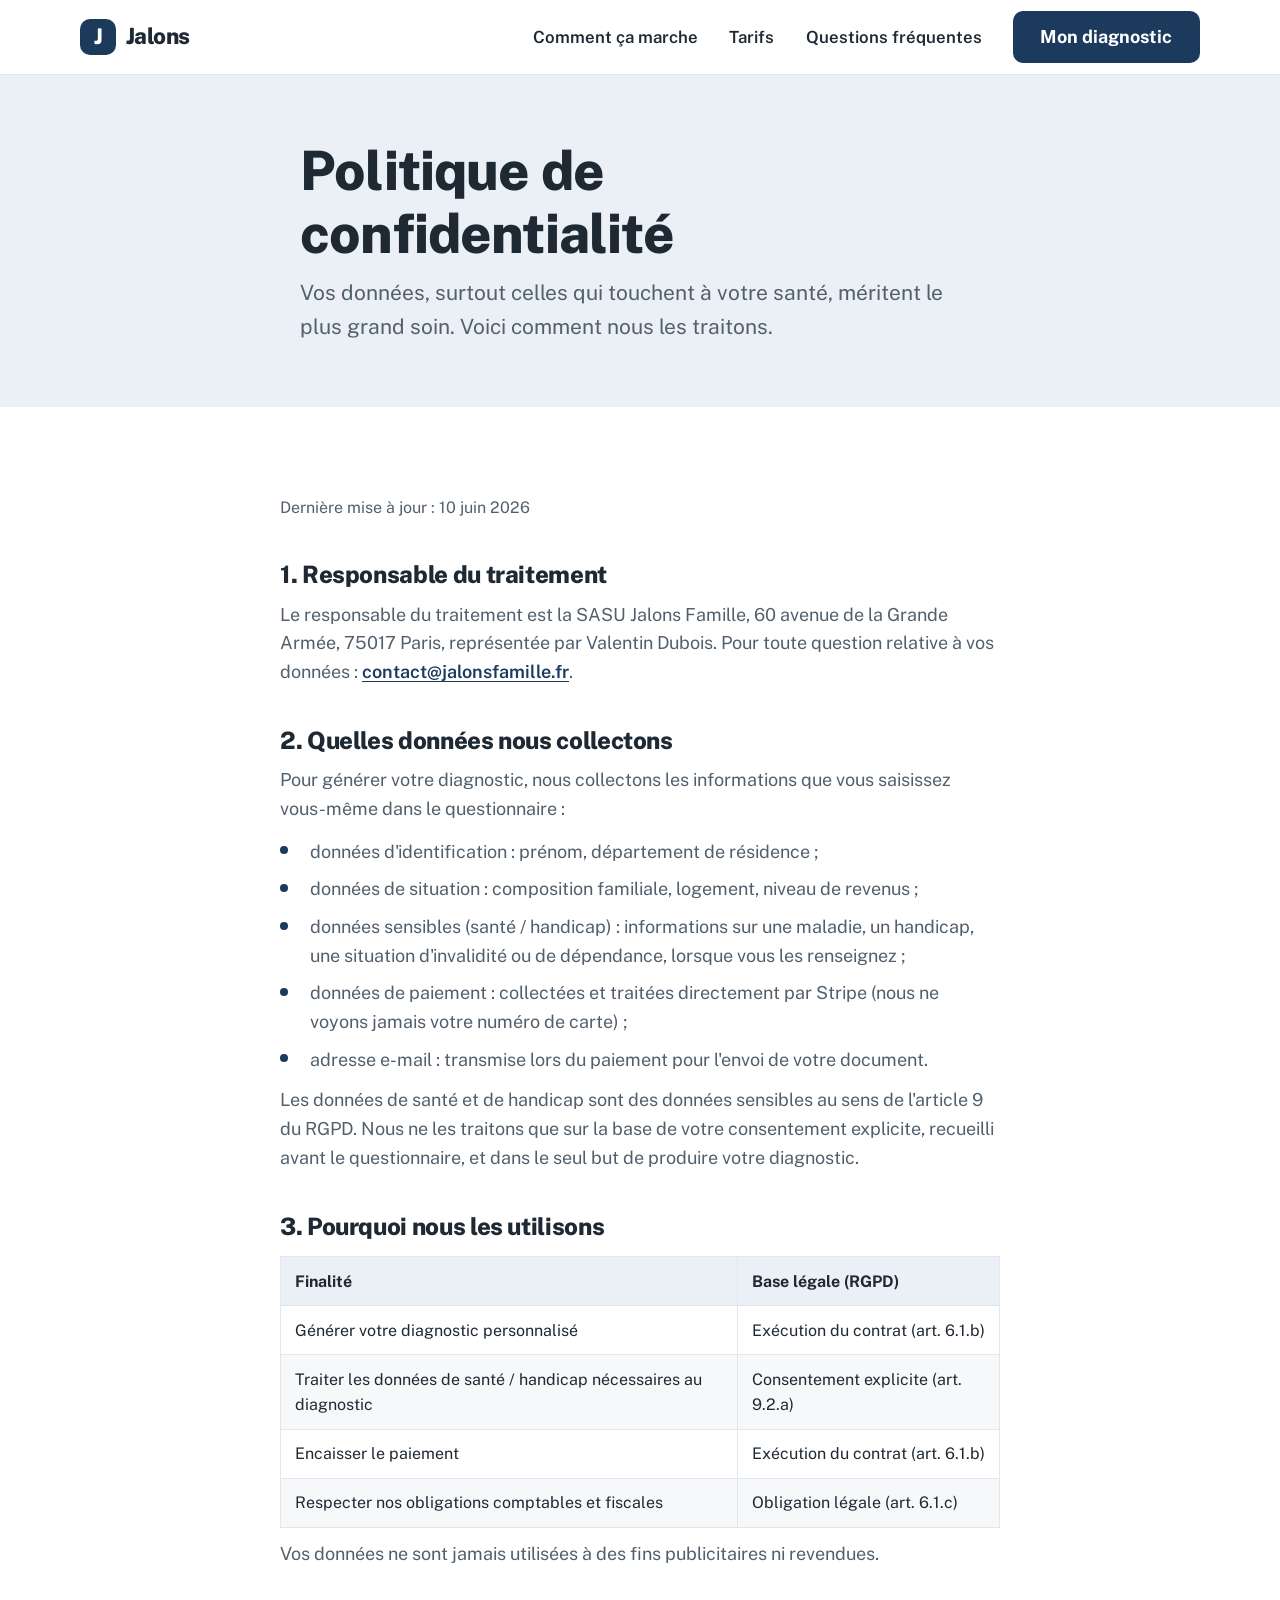
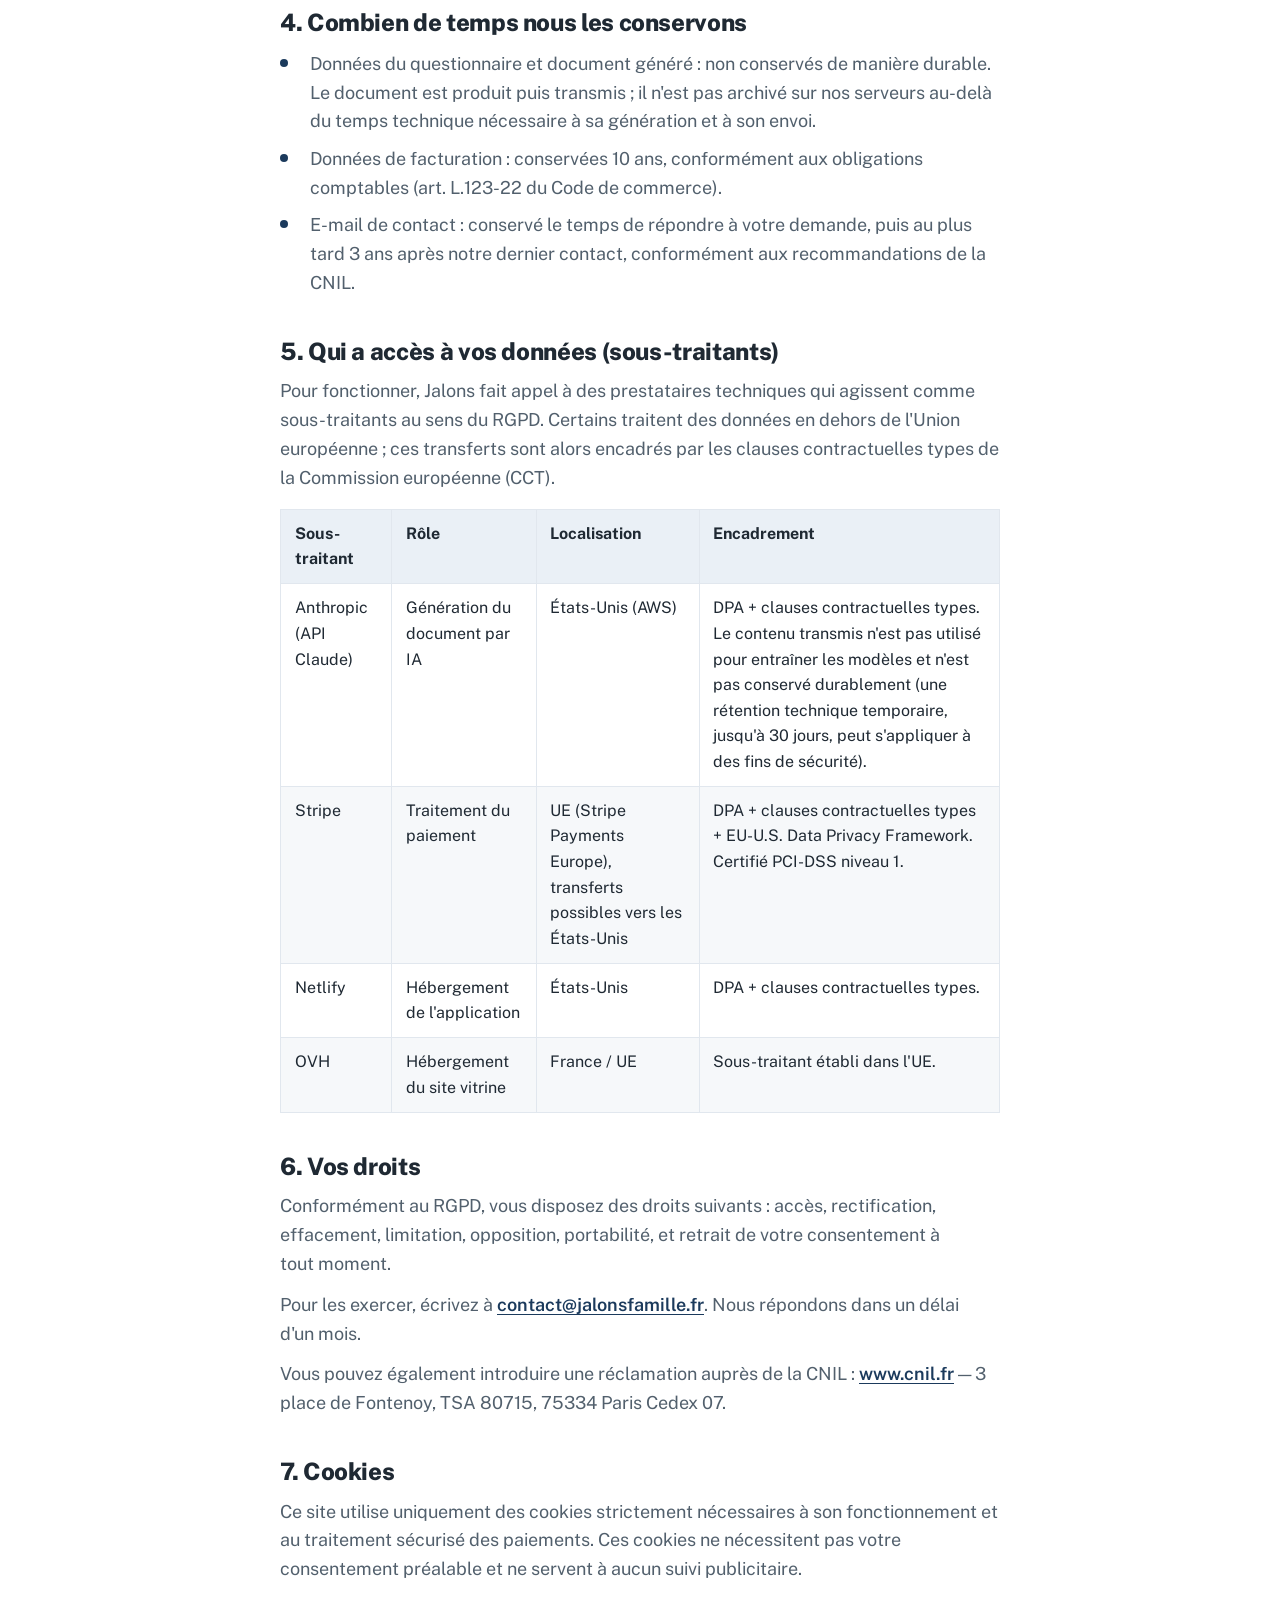
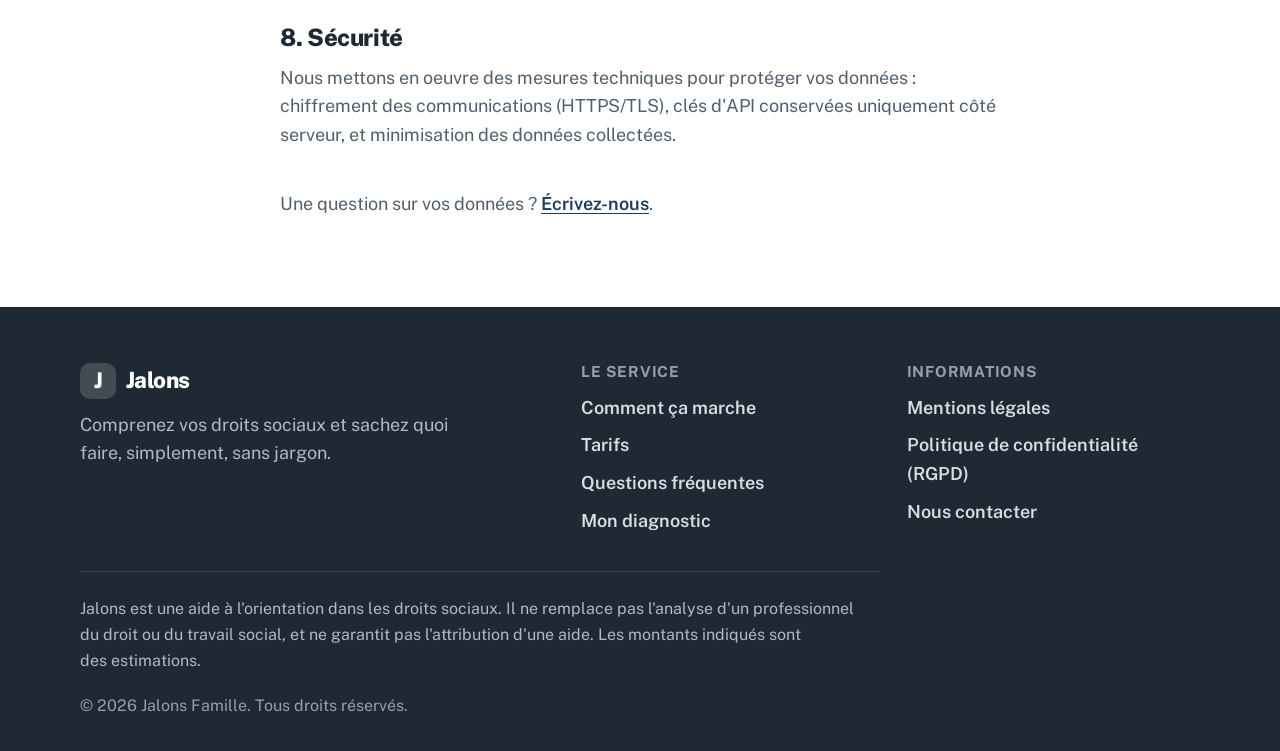
==== confidentialite.html @ 2f787a12 "Site vitrine Jalons Famille initial Co-Authored-By: Claude Opus 4.8 (1M context) <noreply@anthropic." ====
<!DOCTYPE html>
<html lang="fr">
<head>
  <meta charset="UTF-8" />
  <meta name="viewport" content="width=device-width, initial-scale=1" />
  <title>Politique de confidentialité — Jalons</title>
  <meta name="description" content="Comment Jalons protège vos données personnelles et de santé, dans le respect du RGPD." />
  <meta name="robots" content="noindex" />

  <link rel="preconnect" href="https://fonts.googleapis.com" />
  <link rel="preconnect" href="https://fonts.gstatic.com" crossorigin />
  <link href="https://fonts.googleapis.com/css2?family=Public+Sans:wght@400;500;600;700;800&display=swap" rel="stylesheet" />
  <link rel="stylesheet" href="css/jalons.css" />
</head>

<!--
  ============================================================================
  À FAIRE AVANT PUBLICATION (confidentialité / RGPD) — ne pas publier en l'état :
  - DONNÉES SENSIBLES : Jalons traite des données de santé et de handicap (art. 9 RGPD).
    Le traitement repose sur le CONSENTEMENT EXPLICITE -> ajouter une case à cocher
    dédiée AVANT le questionnaire, NON pré-cochée. Sans ça, le traitement est illicite.
  - Accepter le DPA Anthropic (Console) et vérifier le DPA Stripe (contrat Stripe).
    Sans ces DPA, la chaîne de sous-traitance n'est pas valable.
  - Compléter l'adresse du siège.
  - Conservation : version actuelle = produit "stateless" (rien conservé durablement).
    À RÉÉCRIRE entièrement avec des durées précises si le "Dossier Vivant" (compte client) arrive.
  - Cookies : texte actuel = "strictement nécessaires" uniquement. À revoir si ajout
    d'un jour de mesure d'audience / tracking (bandeau de consentement CNIL obligatoire).
  - Faire relire par un juriste (non optionnel sur données sensibles).
  ============================================================================
-->

<body>
  <a class="skip-link" href="#contenu">Aller au contenu principal</a>

  <header class="site-header">
    <div class="container">
      <a class="brand" href="index.html" aria-label="Jalons, accueil">
        <span class="mark" aria-hidden="true">J</span>
        <span>Jalons</span>
      </a>

      <button class="nav-toggle" type="button" aria-expanded="false" aria-controls="main-nav">
        <span class="bars" aria-hidden="true"><span></span><span></span><span></span></span>
        <span class="label">Menu</span>
      </button>

      <nav class="main-nav" id="main-nav" aria-label="Navigation principale">
        <ul class="nav-list">
          <li><a href="index.html#comment">Comment ça marche</a></li>
          <li><a href="index.html#tarifs">Tarifs</a></li>
          <li><a href="index.html#faq">Questions fréquentes</a></li>
        </ul>
        <div class="nav-cta">
          <a class="btn btn--primary" href="https://jalons-diagnostic.netlify.app">Mon diagnostic</a>
        </div>
      </nav>
    </div>
  </header>

  <main id="contenu">
    <section class="page-hero">
      <div class="container">
        <h1>Politique de confidentialité</h1>
        <p>Vos données, surtout celles qui touchent à votre santé, méritent le plus grand soin. Voici comment nous les traitons.</p>
      </div>
    </section>

    <section>
      <div class="container">
        <div class="prose">
          <p class="updated">Dernière mise à jour : 10 juin 2026</p>

          <h2>1. Responsable du traitement</h2>
          <p>Le responsable du traitement est la SASU Jalons Famille, 60 avenue de la Grande Armée, 75017 Paris, représentée par Valentin Dubois. Pour toute question relative à vos données : <a href="mailto:contact@jalonsfamille.fr">contact@jalonsfamille.fr</a>.</p>

          <h2>2. Quelles données nous collectons</h2>
          <p>Pour générer votre diagnostic, nous collectons les informations que vous saisissez vous-même dans le questionnaire :</p>
          <ul>
            <li>données d'identification : prénom, département de résidence ;</li>
            <li>données de situation : composition familiale, logement, niveau de revenus ;</li>
            <li>données sensibles (santé / handicap) : informations sur une maladie, un handicap, une situation d'invalidité ou de dépendance, lorsque vous les renseignez ;</li>
            <li>données de paiement : collectées et traitées directement par Stripe (nous ne voyons jamais votre numéro de carte) ;</li>
            <li>adresse e-mail : transmise lors du paiement pour l'envoi de votre document.</li>
          </ul>
          <p>Les données de santé et de handicap sont des données sensibles au sens de l'article 9 du RGPD. Nous ne les traitons que sur la base de votre consentement explicite, recueilli avant le questionnaire, et dans le seul but de produire votre diagnostic.</p>

          <h2>3. Pourquoi nous les utilisons</h2>
          <div class="table-wrap">
            <table>
              <thead>
                <tr><th>Finalité</th><th>Base légale (RGPD)</th></tr>
              </thead>
              <tbody>
                <tr><td>Générer votre diagnostic personnalisé</td><td>Exécution du contrat (art. 6.1.b)</td></tr>
                <tr><td>Traiter les données de santé / handicap nécessaires au diagnostic</td><td>Consentement explicite (art. 9.2.a)</td></tr>
                <tr><td>Encaisser le paiement</td><td>Exécution du contrat (art. 6.1.b)</td></tr>
                <tr><td>Respecter nos obligations comptables et fiscales</td><td>Obligation légale (art. 6.1.c)</td></tr>
              </tbody>
            </table>
          </div>
          <p>Vos données ne sont jamais utilisées à des fins publicitaires ni revendues.</p>

          <h2>4. Combien de temps nous les conservons</h2>
          <!-- À CONFIRMER : version "stateless" par défaut. À réécrire avec des durées précises si "Dossier Vivant" (compte client). -->
          <ul>
            <li>Données du questionnaire et document généré : non conservés de manière durable. Le document est produit puis transmis ; il n'est pas archivé sur nos serveurs au-delà du temps technique nécessaire à sa génération et à son envoi.</li>
            <li>Données de facturation : conservées 10 ans, conformément aux obligations comptables (art. L.123-22 du Code de commerce).</li>
            <li>E-mail de contact : conservé le temps de répondre à votre demande, puis au plus tard 3 ans après notre dernier contact, conformément aux recommandations de la CNIL.</li>
          </ul>

          <h2>5. Qui a accès à vos données (sous-traitants)</h2>
          <p>Pour fonctionner, Jalons fait appel à des prestataires techniques qui agissent comme sous-traitants au sens du RGPD. Certains traitent des données en dehors de l'Union européenne ; ces transferts sont alors encadrés par les clauses contractuelles types de la Commission européenne (CCT).</p>
          <!-- VÉRIFIER : DPA Anthropic accepté (Console) + DPA Stripe (contrat Stripe). Sinon chaîne de sous-traitance non valable. -->
          <div class="table-wrap">
            <table>
              <thead>
                <tr><th>Sous-traitant</th><th>Rôle</th><th>Localisation</th><th>Encadrement</th></tr>
              </thead>
              <tbody>
                <tr>
                  <td>Anthropic (API Claude)</td>
                  <td>Génération du document par IA</td>
                  <td>États-Unis (AWS)</td>
                  <td>DPA + clauses contractuelles types. Le contenu transmis n'est pas utilisé pour entraîner les modèles et n'est pas conservé durablement (une rétention technique temporaire, jusqu'à 30 jours, peut s'appliquer à des fins de sécurité).</td>
                </tr>
                <tr>
                  <td>Stripe</td>
                  <td>Traitement du paiement</td>
                  <td>UE (Stripe Payments Europe), transferts possibles vers les États-Unis</td>
                  <td>DPA + clauses contractuelles types + EU-U.S. Data Privacy Framework. Certifié PCI-DSS niveau 1.</td>
                </tr>
                <tr>
                  <td>Netlify</td>
                  <td>Hébergement de l'application</td>
                  <td>États-Unis</td>
                  <td>DPA + clauses contractuelles types.</td>
                </tr>
                <tr>
                  <td>OVH</td>
                  <td>Hébergement du site vitrine</td>
                  <td>France / UE</td>
                  <td>Sous-traitant établi dans l'UE.</td>
                </tr>
              </tbody>
            </table>
          </div>

          <h2>6. Vos droits</h2>
          <p>Conformément au RGPD, vous disposez des droits suivants : accès, rectification, effacement, limitation, opposition, portabilité, et retrait de votre consentement à tout moment.</p>
          <p>Pour les exercer, écrivez à <a href="mailto:contact@jalonsfamille.fr">contact@jalonsfamille.fr</a>. Nous répondons dans un délai d'un mois.</p>
          <p>Vous pouvez également introduire une réclamation auprès de la CNIL : <a href="https://www.cnil.fr">www.cnil.fr</a> — 3 place de Fontenoy, TSA 80715, 75334 Paris Cedex 07.</p>

          <h2>7. Cookies</h2>
          <!-- Texte actuel = uniquement cookies strictement nécessaires. À revoir + bandeau CNIL si ajout de mesure d'audience / tracking. -->
          <p>Ce site utilise uniquement des cookies strictement nécessaires à son fonctionnement et au traitement sécurisé des paiements. Ces cookies ne nécessitent pas votre consentement préalable et ne servent à aucun suivi publicitaire.</p>

          <h2>8. Sécurité</h2>
          <p>Nous mettons en oeuvre des mesures techniques pour protéger vos données : chiffrement des communications (HTTPS/TLS), clés d'API conservées uniquement côté serveur, et minimisation des données collectées.</p>

          <p style="margin-top:2.5rem;">Une question sur vos données ? <a href="contact.html">Écrivez-nous</a>.</p>
        </div>
      </div>
    </section>
  </main>

  <footer class="site-footer">
    <div class="container">
      <div class="footer-top">
        <div class="footer-brand">
          <a class="brand" href="index.html" aria-label="Jalons, accueil">
            <span class="mark" aria-hidden="true">J</span>
            <span>Jalons</span>
          </a>
          <p>Comprenez vos droits sociaux et sachez quoi faire, simplement, sans jargon.</p>
        </div>

        <nav class="footer-col" aria-label="Le service">
          <h2>Le service</h2>
          <ul>
            <li><a href="index.html#comment">Comment ça marche</a></li>
            <li><a href="index.html#tarifs">Tarifs</a></li>
            <li><a href="index.html#faq">Questions fréquentes</a></li>
            <li><a href="https://jalons-diagnostic.netlify.app">Mon diagnostic</a></li>
          </ul>
        </nav>

        <nav class="footer-col" aria-label="Informations légales">
          <h2>Informations</h2>
          <ul>
            <li><a href="mentions-legales.html">Mentions légales</a></li>
            <li><a href="confidentialite.html">Politique de confidentialité (RGPD)</a></li>
            <li><a href="contact.html">Nous contacter</a></li>
          </ul>
        </nav>
      </div>

      <p class="footer-disclaimer">
        Jalons est une aide à l'orientation dans les droits sociaux. Il ne
        remplace pas l'analyse d'un professionnel du droit ou du travail social,
        et ne garantit pas l'attribution d'une aide. Les montants indiqués sont
        des estimations.
      </p>
      <p class="footer-bottom">© 2026 Jalons Famille. Tous droits réservés.</p>
    </div>
  </footer>

  <script src="js/menu.js"></script>
</body>
</html>
---- css/jalons.css ----
/* =====================================================================
     JALONS — Feuille de style (intégrée)
     Sommaire :
       1. Variables (couleurs, typo, espacements)
       2. Bases & accessibilité
       3. Boutons & badges
       4. En-tête / navigation
       5. Héros
       6. Sections génériques (cartes, grilles, étapes)
       7. Tarifs
       8. Témoignages
       9. FAQ
       10. Pied de page
       11. Emplacements photos
     Charte imposée : blanc + gris très clair, texte anthracite,
     accent bleu marine, vert doux pour la réassurance. Contraste AA.
     ===================================================================== */

  /* 1. VARIABLES ------------------------------------------------------- */
  :root {
    --white:      #FFFFFF;
    --gray-50:    #F6F8FA;   /* fond de section alterné */
    --gray-100:   #EDF1F5;   /* placeholders, surfaces */
    --line:       #E1E7EE;   /* bordures discrètes */

    --ink:        #1F2933;   /* texte principal (anthracite) */
    --ink-soft:   #52606D;   /* texte secondaire (AA sur blanc et gris) */

    --navy:       #1B3A5C;   /* accent / CTA */
    --navy-hover: #14304D;   /* survol */
    --navy-tint:  #EAF0F6;   /* fond très clair marine */

    --green:      #2F8F6B;   /* vert doux : coches */
    --green-deep: #1E6B4E;   /* texte vert sur fond clair (AA) */
    --green-soft: #E4F3EC;   /* badges de réassurance */

    --font: "Public Sans", system-ui, -apple-system, "Segoe UI", Roboto, sans-serif;

    /* Échelle de texte — base 18px, généreuse */
    --fs-base:  1.125rem;   /* 18px */
    --fs-small: 1rem;       /* 16px (jamais en dessous) */
    --fs-lead:  1.3125rem;  /* 21px */
    --fs-h1:    clamp(2.25rem, 5.2vw, 3.4rem);
    --fs-h2:    clamp(1.8rem, 3.6vw, 2.5rem);
    --fs-h3:    1.3rem;

    --r-sm: 10px;
    --r-md: 16px;
    --r-lg: 22px;
    --r-pill: 999px;

    --shadow-sm: 0 1px 2px rgba(31,41,51,.04), 0 6px 18px rgba(31,41,51,.05);
    --shadow-md: 0 8px 28px rgba(27,58,92,.10), 0 2px 8px rgba(27,58,92,.06);
    --shadow-lg: 0 18px 48px rgba(27,58,92,.16);

    --container: 1160px;
    --maxw-text: 720px;
  }

  /* 2. BASES & ACCESSIBILITÉ ------------------------------------------- */
  *, *::before, *::after { box-sizing: border-box; }
  html { -webkit-text-size-adjust: 100%; scroll-behavior: smooth; scroll-padding-top: 90px; }
  body {
    margin: 0;
    font-family: var(--font);
    font-size: var(--fs-base);
    line-height: 1.6;
    color: var(--ink);
    background: var(--white);
    -webkit-font-smoothing: antialiased;
    text-rendering: optimizeLegibility;
  }
  img, svg { display: block; max-width: 100%; }
  ul, ol { margin: 0; padding: 0; list-style: none; }
  a { color: var(--navy); text-underline-offset: 3px; }

  h1, h2, h3 { margin: 0; line-height: 1.15; color: var(--ink); letter-spacing: -0.015em; text-wrap: balance; }
  h1 { font-size: var(--fs-h1); font-weight: 800; }
  h2 { font-size: var(--fs-h2); font-weight: 800; }
  h3 { font-size: var(--fs-h3); font-weight: 700; letter-spacing: -0.01em; }
  p  { margin: 0; text-wrap: pretty; }
  p + p { margin-top: 1rem; }

  .lead { font-size: var(--fs-lead); color: var(--ink-soft); line-height: 1.55; }

  /* Focus toujours visible et net (navigation clavier) */
  :focus-visible { outline: 3px solid var(--navy); outline-offset: 3px; border-radius: 6px; }

  /* Lien d'évitement */
  .skip-link {
    position: absolute; left: 16px; top: -120px; z-index: 1000;
    background: var(--ink); color: #fff; padding: .75rem 1.25rem;
    border-radius: var(--r-sm); font-weight: 700; text-decoration: none;
    transition: top .2s ease;
  }
  .skip-link:focus { top: 16px; }

  .visually-hidden {
    position: absolute !important; width: 1px; height: 1px;
    padding: 0; margin: -1px; overflow: hidden; clip: rect(0 0 0 0);
    white-space: nowrap; border: 0;
  }

  @media (prefers-reduced-motion: reduce) {
    html { scroll-behavior: auto; }
    * { animation: none !important; transition: none !important; }
  }

  /* Conteneur & rythme vertical */
  .container { width: 100%; max-width: var(--container); margin-inline: auto; padding-inline: 20px; }
  section { padding-block: clamp(3rem, 7vw, 5.5rem); scroll-margin-top: 90px; }
  .section--gray { background: var(--gray-50); }

  .section-head { max-width: var(--maxw-text); margin-bottom: 2.75rem; }
  .section-head.center { margin-inline: auto; text-align: center; }
  .section-head .lead { margin-top: 1rem; }

  .eyebrow {
    display: inline-block; font-size: var(--fs-small); font-weight: 700;
    letter-spacing: .06em; text-transform: uppercase; color: var(--navy);
    margin-bottom: .75rem;
  }

  /* 3. BOUTONS & BADGES ------------------------------------------------ */
  .btn {
    display: inline-flex; align-items: center; justify-content: center; gap: .5rem;
    min-height: 52px; padding: .8rem 1.6rem;
    font-family: var(--font); font-size: var(--fs-base); font-weight: 700; line-height: 1.2;
    text-decoration: none; border: 2px solid transparent; border-radius: var(--r-sm);
    cursor: pointer; transition: background-color .18s, border-color .18s, color .18s, transform .18s;
  }
  .btn:hover { transform: translateY(-1px); }
  .btn:active { transform: translateY(0); }
  .btn--primary { background: var(--navy); color: #fff; }
  .btn--primary:hover { background: var(--navy-hover); color: #fff; }
  .btn--outline { background: #fff; color: var(--navy); border-color: var(--navy); }
  .btn--outline:hover { background: var(--navy-tint); color: var(--navy); }
  .btn--lg { min-height: 58px; padding: 1rem 2rem; font-size: var(--fs-lead); }
  .btn--block { width: 100%; }

  /* Badge de réassurance (vert doux) */
  .badge {
    display: inline-flex; align-items: center; gap: .4rem;
    padding: .35rem .75rem; border-radius: var(--r-pill);
    background: var(--green-soft); color: var(--green-deep);
    font-size: var(--fs-small); font-weight: 700;
  }
  .badge svg { width: 16px; height: 16px; }

  /* Liste à coches vertes */
  .checks { display: grid; gap: .85rem; }
  .checks li { display: grid; grid-template-columns: 26px 1fr; gap: .65rem; align-items: start; }
  .checks li .tick {
    width: 24px; height: 24px; margin-top: 2px; flex: none;
    border-radius: var(--r-pill); background: var(--green-soft); color: var(--green-deep);
    display: grid; place-items: center;
  }
  .checks li .tick svg { width: 14px; height: 14px; }

  /* 4. EN-TÊTE / NAVIGATION ------------------------------------------- */
  .site-header {
    position: sticky; top: 0; z-index: 100;
    background: rgba(255,255,255,.92); backdrop-filter: blur(10px);
    border-bottom: 1px solid var(--line);
  }
  .site-header .container {
    display: flex; align-items: center; justify-content: space-between;
    gap: 1rem; min-height: 74px;
  }
  .brand { display: inline-flex; align-items: center; gap: .6rem; text-decoration: none; color: var(--ink); font-weight: 800; font-size: 1.4rem; letter-spacing: -0.02em; }
  .brand .mark {
    width: 36px; height: 36px; flex: none; border-radius: 10px; background: var(--navy);
    display: grid; place-items: center; color: #fff;
    font-weight: 800; font-size: 1.35rem; line-height: 1;
  }
  .brand .mark svg { width: 22px; height: 22px; }

  .main-nav { display: flex; align-items: center; gap: .35rem; }
  .nav-list { display: flex; align-items: center; gap: .25rem; }
  .nav-list a {
    display: inline-block; padding: .55rem .85rem; border-radius: var(--r-pill);
    color: var(--ink); font-weight: 600; text-decoration: none; font-size: 1.05rem;
  }
  .nav-list a:hover { background: var(--gray-100); color: var(--navy); }
  .nav-cta { margin-left: .75rem; }

  .nav-toggle {
    display: none; align-items: center; gap: .5rem; min-height: 48px; padding: .5rem .85rem;
    background: #fff; border: 2px solid var(--line); border-radius: var(--r-pill);
    font-family: var(--font); font-weight: 700; font-size: 1rem; color: var(--ink); cursor: pointer;
  }
  .nav-toggle .bars { display: grid; gap: 4px; }
  .nav-toggle .bars span { display: block; width: 20px; height: 2px; background: var(--ink); border-radius: 2px; }

  @media (max-width: 880px) {
    .nav-toggle { display: inline-flex; }
    .main-nav {
      position: absolute; left: 0; right: 0; top: 100%;
      flex-direction: column; align-items: stretch; gap: 0;
      background: #fff; border-bottom: 1px solid var(--line); box-shadow: var(--shadow-md);
      padding: .75rem 20px 1.5rem; display: none;
    }
    .main-nav[data-open="true"] { display: flex; }
    .nav-list { flex-direction: column; align-items: stretch; gap: 0; }
    .nav-list a { padding: .9rem 1rem; border-radius: var(--r-md); font-size: 1.15rem; }
    .nav-cta { margin: .75rem 0 0; }
    .nav-cta .btn { width: 100%; }
  }

  /* 5. HÉROS ----------------------------------------------------------- */
  .hero { padding-block: clamp(2.5rem, 6vw, 4.5rem); }
  .hero .container { display: grid; gap: 2.5rem; align-items: center; grid-template-columns: 1fr; }
  @media (min-width: 920px) { .hero .container { grid-template-columns: 1.05fr .95fr; gap: 3.5rem; } }
  .hero h1 { margin-bottom: 1.1rem; }
  .hero .lead { max-width: 40ch; }
  .hero-actions { margin-top: 1.75rem; }
  .hero-reassure {
    margin-top: 1.5rem; display: flex; flex-wrap: wrap; gap: .6rem 1.4rem;
  }
  .hero-reassure li { display: inline-flex; align-items: center; gap: .45rem; font-weight: 600; color: var(--ink-soft); font-size: var(--fs-small); }
  .hero-reassure svg { width: 18px; height: 18px; color: var(--green); flex: none; }
  .hero-media .img-ph { aspect-ratio: 4 / 4.3; }

  /* 6. SECTIONS GÉNÉRIQUES -------------------------------------------- */
  .grid { display: grid; gap: 1.5rem; }
  .grid-3 { grid-template-columns: 1fr; }
  @media (min-width: 720px) { .grid-3 { grid-template-columns: 1fr 1fr; } }
  @media (min-width: 940px) { .grid-3 { grid-template-columns: repeat(3, 1fr); } }
  .grid-6 { grid-template-columns: 1fr; }
  @media (min-width: 600px) { .grid-6 { grid-template-columns: 1fr 1fr; } }
  @media (min-width: 940px) { .grid-6 { grid-template-columns: repeat(3, 1fr); } }

  .card {
    background: #fff; border: 1px solid var(--line); border-radius: var(--r-lg);
    padding: 1.75rem; box-shadow: var(--shadow-sm);
  }
  .card h3 { margin-bottom: .6rem; }
  .card p { color: var(--ink-soft); }

  .icon-badge {
    width: 54px; height: 54px; flex: none; border-radius: 14px;
    display: grid; place-items: center; background: var(--navy-tint); color: var(--navy);
    margin-bottom: 1.1rem;
  }
  .icon-badge svg { width: 28px; height: 28px; }

  /* Cartes douleur (problème) */
  .pain { display: flex; align-items: center; gap: .9rem; }
  .pain .q {
    flex: none; width: 44px; height: 44px; border-radius: var(--r-pill);
    background: var(--gray-100); color: var(--navy); display: grid; place-items: center;
  }
  .pain .q svg { width: 22px; height: 22px; }
  .pain p { font-weight: 600; color: var(--ink); }

  /* Étapes numérotées */
  .step-num {
    display: inline-grid; place-items: center; width: 46px; height: 46px;
    border-radius: var(--r-pill); background: var(--navy); color: #fff;
    font-weight: 800; font-size: 1.25rem; margin-bottom: 1rem;
  }

  /* Domaine (carte compacte) */
  .domain { display: flex; align-items: center; gap: 1rem; }
  .domain .icon-badge { margin: 0; width: 50px; height: 50px; }
  .domain h3 { font-size: 1.2rem; }
  .domain p { font-size: var(--fs-small); margin-top: .15rem; }

  /* 7. TARIFS ---------------------------------------------------------- */
  .pricing-grid { display: grid; gap: 1.5rem; grid-template-columns: 1fr; align-items: stretch; }
  @media (min-width: 880px) { .pricing-grid { grid-template-columns: repeat(3, 1fr); } }

  .plan {
    position: relative; background: #fff; border: 1px solid var(--line);
    border-radius: var(--r-lg); padding: 2rem 1.75rem; box-shadow: var(--shadow-sm);
    display: flex; flex-direction: column;
  }
  .plan--featured {
    border: 2.5px solid var(--navy); box-shadow: var(--shadow-lg);
  }
  @media (min-width: 880px) { .plan--featured { transform: translateY(-14px); } }
  .plan-flag {
    position: absolute; top: -15px; left: 50%; transform: translateX(-50%);
    background: var(--navy); color: #fff; font-weight: 700; font-size: .95rem;
    padding: .35rem 1rem; border-radius: var(--r-pill); display: inline-flex; align-items: center; gap: .4rem;
    white-space: nowrap;
  }
  .plan-flag svg { width: 16px; height: 16px; }
  .plan-name { font-size: 1.2rem; font-weight: 700; color: var(--ink); min-height: 2.6em; display: flex; align-items: flex-end; }
  .plan-price { font-size: 3rem; font-weight: 800; color: var(--navy); line-height: 1; margin-top: .5rem; letter-spacing: -0.03em; }
  .plan-price .cur { font-size: .55em; font-weight: 700; margin-left: .08em; }
  .plan-tag { color: var(--ink-soft); font-size: var(--fs-small); margin-top: .35rem; min-height: 1.5em; }
  .plan .checks { margin: 1.5rem 0; flex: 1; }
  .plan .checks li { font-size: 1.02rem; }
  .plan-base { font-size: var(--fs-small); font-weight: 700; color: var(--navy); }
  .pricing-foot { text-align: center; margin-top: 1.75rem; color: var(--ink-soft); font-size: var(--fs-small); display: flex; align-items: center; justify-content: center; gap: .5rem; flex-wrap: wrap; }
  .pricing-foot svg { width: 18px; height: 18px; color: var(--green); }

  /* 8. TÉMOIGNAGES ----------------------------------------------------- */
  .quote-card { background: #fff; border: 1px solid var(--line); border-radius: var(--r-lg); padding: 1.75rem; box-shadow: var(--shadow-sm); display: flex; flex-direction: column; }
  .quote-card blockquote { margin: 0; font-size: 1.15rem; line-height: 1.55; color: var(--ink); flex: 1; }
  .quote-result { margin-top: 1rem; font-weight: 700; color: var(--green-deep); background: var(--green-soft); border-radius: var(--r-sm); padding: .65rem .85rem; font-size: var(--fs-small); }
  .quote-person { display: flex; align-items: center; gap: .85rem; margin-top: 1.25rem; }
  .quote-person .avatar { width: 52px; height: 52px; flex: none; border-radius: var(--r-pill); overflow: hidden; }
  .quote-person .who { font-weight: 700; color: var(--ink); }
  .quote-person .who small { display: block; font-weight: 600; color: var(--ink-soft); font-size: .9rem; }

  /* 9. FAQ ------------------------------------------------------------- */
  .faq-list { display: grid; gap: .85rem; max-width: 820px; margin-inline: auto; }
  .faq-item { background: #fff; border: 1px solid var(--line); border-radius: var(--r-md); overflow: hidden; }
  .faq-item summary {
    list-style: none; cursor: pointer; padding: 1.2rem 1.35rem;
    display: flex; align-items: center; justify-content: space-between; gap: 1rem;
    font-weight: 700; font-size: 1.2rem; color: var(--ink);
  }
  .faq-item summary::-webkit-details-marker { display: none; }
  .faq-item summary .chev {
    flex: none; width: 30px; height: 30px; border-radius: var(--r-pill);
    background: var(--navy-tint); color: var(--navy); display: grid; place-items: center; transition: transform .2s;
  }
  .faq-item[open] summary .chev { transform: rotate(180deg); }
  .faq-item .answer { padding: 0 1.35rem 1.3rem; color: var(--ink-soft); }
  .faq-item .answer p { max-width: 64ch; }

  /* 10. PIED DE PAGE --------------------------------------------------- */
  .site-footer { background: var(--ink); color: #D7DEE6; padding-block: 3.5rem 2rem; }
  .site-footer a { color: #D7DEE6; text-decoration: none; }
  .site-footer a:hover { color: #fff; text-decoration: underline; }
  .footer-top { display: grid; gap: 2rem; grid-template-columns: 1fr; }
  @media (min-width: 760px) { .footer-top { grid-template-columns: 1.6fr 1fr 1fr; } }
  .footer-brand .brand { color: #fff; }
  .footer-brand .brand .mark { background: rgba(255,255,255,.16); }
  .footer-brand p { margin-top: .75rem; max-width: 36ch; color: #AEBAC6; }
  .footer-col h2 { font-size: .95rem; text-transform: uppercase; letter-spacing: .05em; color: #93A1AE; margin-bottom: .85rem; font-weight: 700; }
  .footer-col ul { display: grid; gap: .55rem; }
  .footer-col a { font-weight: 600; }
  .footer-disclaimer { margin-top: 2.25rem; padding-top: 1.5rem; border-top: 1px solid rgba(255,255,255,.14); font-size: var(--fs-small); color: #AEBAC6; max-width: 80ch; }
  .footer-bottom { margin-top: 1.25rem; font-size: var(--fs-small); color: #93A1AE; }

  /* 11. EMPLACEMENTS PHOTOS (placeholders gris à remplacer) ----------- */
  /* Pour mettre une vraie photo : remplacez la div .img-ph par une balise
     image (avec un attribut alt descriptif) à l'intérieur du même .img-frame. */
  .img-frame { border-radius: var(--r-lg); overflow: hidden; background: var(--gray-100); }
  .img-frame img { width: 100%; height: 100%; object-fit: cover; display: block; }
  .img-ph {
    width: 100%; height: 100%; display: grid; place-items: center; text-align: center;
    padding: 1.5rem; color: var(--ink-soft);
    background:
      repeating-linear-gradient(135deg, rgba(31,41,51,.035) 0 12px, rgba(31,41,51,0) 12px 24px),
      var(--gray-100);
  }
  .img-ph .ph-icon {
    width: 48px; height: 48px; margin: 0 auto .75rem; border-radius: var(--r-pill);
    background: #fff; display: grid; place-items: center; color: var(--navy); box-shadow: var(--shadow-sm);
  }
  .img-ph .ph-icon svg { width: 26px; height: 26px; }
  .img-ph .ph-label { font-size: .92rem; line-height: 1.45; font-weight: 600; max-width: 30ch; }
  .img-ph .ph-label b { color: var(--ink); }

  /* Illustration produit du héros (formes simples, aucun fichier externe) */
  .hero-illus { position: relative; aspect-ratio: 4 / 4.3; border-radius: var(--r-lg); overflow: hidden; background: linear-gradient(155deg, var(--navy-tint), var(--green-soft)); }
  .hero-illus .b { position: absolute; border-radius: 50%; }
  .hero-illus .b1 { width: 58%; height: 58%; right: -12%; top: -10%; background: rgba(27,58,92,.10); }
  .hero-illus .b2 { width: 46%; height: 46%; left: -10%; bottom: -8%; background: rgba(47,143,107,.16); }
  .doc-card { position: absolute; left: 50%; top: 50%; transform: translate(-50%,-50%) rotate(-4deg); width: 66%; min-width: 220px; background: #fff; border-radius: 16px; box-shadow: var(--shadow-md); padding: 1.15rem 1.2rem 1.35rem; }
  .doc-h { display: flex; align-items: center; gap: .55rem; margin-bottom: .9rem; }
  .doc-h .dot { width: 28px; height: 28px; border-radius: 8px; background: var(--navy); flex: none; display: grid; place-items: center; color: #fff; }
  .doc-h .dot svg { width: 16px; height: 16px; }
  .doc-h b { font-size: .9rem; color: var(--ink); }
  .doc-row { display: flex; align-items: center; gap: .55rem; margin-top: .6rem; }
  .doc-row .c { width: 18px; height: 18px; border-radius: 50%; background: var(--green-soft); color: var(--green-deep); display: grid; place-items: center; flex: none; }
  .doc-row .c svg { width: 11px; height: 11px; }
  .doc-row .ln { height: 8px; border-radius: 4px; background: var(--gray-100); flex: 1; }
  .float-chip { position: absolute; background: #fff; border-radius: 12px; box-shadow: var(--shadow-md); padding: .6rem .8rem; display: flex; align-items: center; gap: .5rem; font-weight: 700; font-size: .88rem; color: var(--ink); white-space: nowrap; }
  /* Photo du héros + pastilles flottantes (non rognées) */
  .hero-photo-wrap { position: relative; }
  .hero-photo { aspect-ratio: 4 / 4.3; }
  .hero-photo img { object-position: 62% 48%; }
  @media (max-width: 920px) { .hero-photo { max-width: 460px; margin-inline: auto; } .hero-photo-wrap .float-chip--1 { left: 2%; } .hero-photo-wrap .float-chip--2 { right: 2%; } }
  .float-chip .ic { width: 30px; height: 30px; border-radius: 50%; display: grid; place-items: center; flex: none; }
  .float-chip .ic svg { width: 17px; height: 17px; }
  .float-chip--1 { top: 8%; left: -4%; }
  .float-chip--1 .ic { background: var(--green-soft); color: var(--green-deep); }
  .float-chip--2 { bottom: 7%; right: -4%; }
  .float-chip--2 .ic { background: var(--navy-tint); color: var(--navy); }
  @media (max-width: 920px) { .hero-illus { max-width: 420px; margin-inline: auto; } .float-chip--1 { left: 0; } .float-chip--2 { right: 0; } }

  /* Avatars monogramme (témoignages, en attendant de vraies photos) */
  .avatar-mono { width: 52px; height: 52px; flex: none; border-radius: 50%; display: grid; place-items: center; font-weight: 800; font-size: 1.25rem; }
  .avatar-mono--a { background: var(--navy-tint); color: var(--navy); }
  .avatar-mono--b { background: var(--green-soft); color: var(--green-deep); }

  /* Utilitaires */
  .mt-1 { margin-top: .5rem; } .mt-2 { margin-top: 1rem; } .mt-3 { margin-top: 1.5rem; }
  .center { text-align: center; }

  /* 12. PAGES DE TEXTE (mentions, confidentialité, contact) ----------- */
  .page-hero { background: var(--navy-tint); padding-block: clamp(2.5rem, 6vw, 4rem); }
  .page-hero .container { max-width: var(--maxw-text); }
  .page-hero h1 { margin-bottom: .75rem; }
  .page-hero p { color: var(--ink-soft); font-size: var(--fs-lead); }
  .prose { max-width: var(--maxw-text); margin-inline: auto; }
  .prose h2 { font-size: 1.5rem; margin-top: 2.5rem; margin-bottom: .75rem; }
  .prose h2:first-child { margin-top: 0; }
  .prose h3 { font-size: 1.2rem; margin-top: 1.5rem; margin-bottom: .5rem; }
  .prose p { color: var(--ink-soft); margin-top: .75rem; }
  .prose ul { display: grid; gap: .55rem; margin-top: .85rem; padding-left: 0; }
  .prose ul li { display: grid; grid-template-columns: 20px 1fr; gap: .6rem; color: var(--ink-soft); }
  .prose ul li::before { content: ""; width: 8px; height: 8px; margin-top: .55rem; border-radius: 50%; background: var(--navy); }
  .prose a { font-weight: 600; }
  .prose .todo { background: #FFF7E6; border: 1px dashed #E0B65A; border-radius: var(--r-sm); padding: .15rem .5rem; font-size: .92em; font-weight: 600; color: #8A6212; }
  .prose .updated { color: var(--ink-soft); font-size: var(--fs-small); margin-top: 0; margin-bottom: 2rem; }

  /* Bloc de contact */
  .contact-grid { display: grid; gap: 2rem; grid-template-columns: 1fr; max-width: 920px; margin-inline: auto; }
  @media (min-width: 820px) { .contact-grid { grid-template-columns: 1fr 1fr; align-items: start; } }
  .contact-card { background: #fff; border: 1px solid var(--line); border-radius: var(--r-lg); padding: 1.75rem; box-shadow: var(--shadow-sm); }
  .contact-card h2 { font-size: 1.3rem; margin-bottom: .35rem; }
  .field { display: grid; gap: .4rem; margin-top: 1.1rem; }
  .field label { font-weight: 700; color: var(--ink); }
  .field input, .field textarea {
    font-family: var(--font); font-size: var(--fs-base); color: var(--ink);
    padding: .75rem .9rem; border: 2px solid var(--line); border-radius: var(--r-sm); background: #fff;
  }
  .field input:focus, .field textarea:focus { outline: none; border-color: var(--navy); }
  .field textarea { min-height: 140px; resize: vertical; }

  /* Tableaux dans les pages de texte */
  .prose .table-wrap { overflow-x: auto; margin-top: 1rem; -webkit-overflow-scrolling: touch; }
  .prose table { width: 100%; border-collapse: collapse; font-size: var(--fs-small); min-width: 520px; }
  .prose th, .prose td { text-align: left; padding: .7rem .85rem; border: 1px solid var(--line); vertical-align: top; }
  .prose thead th { background: var(--navy-tint); color: var(--ink); font-weight: 700; }
  .prose tbody tr:nth-child(even) { background: var(--gray-50); }
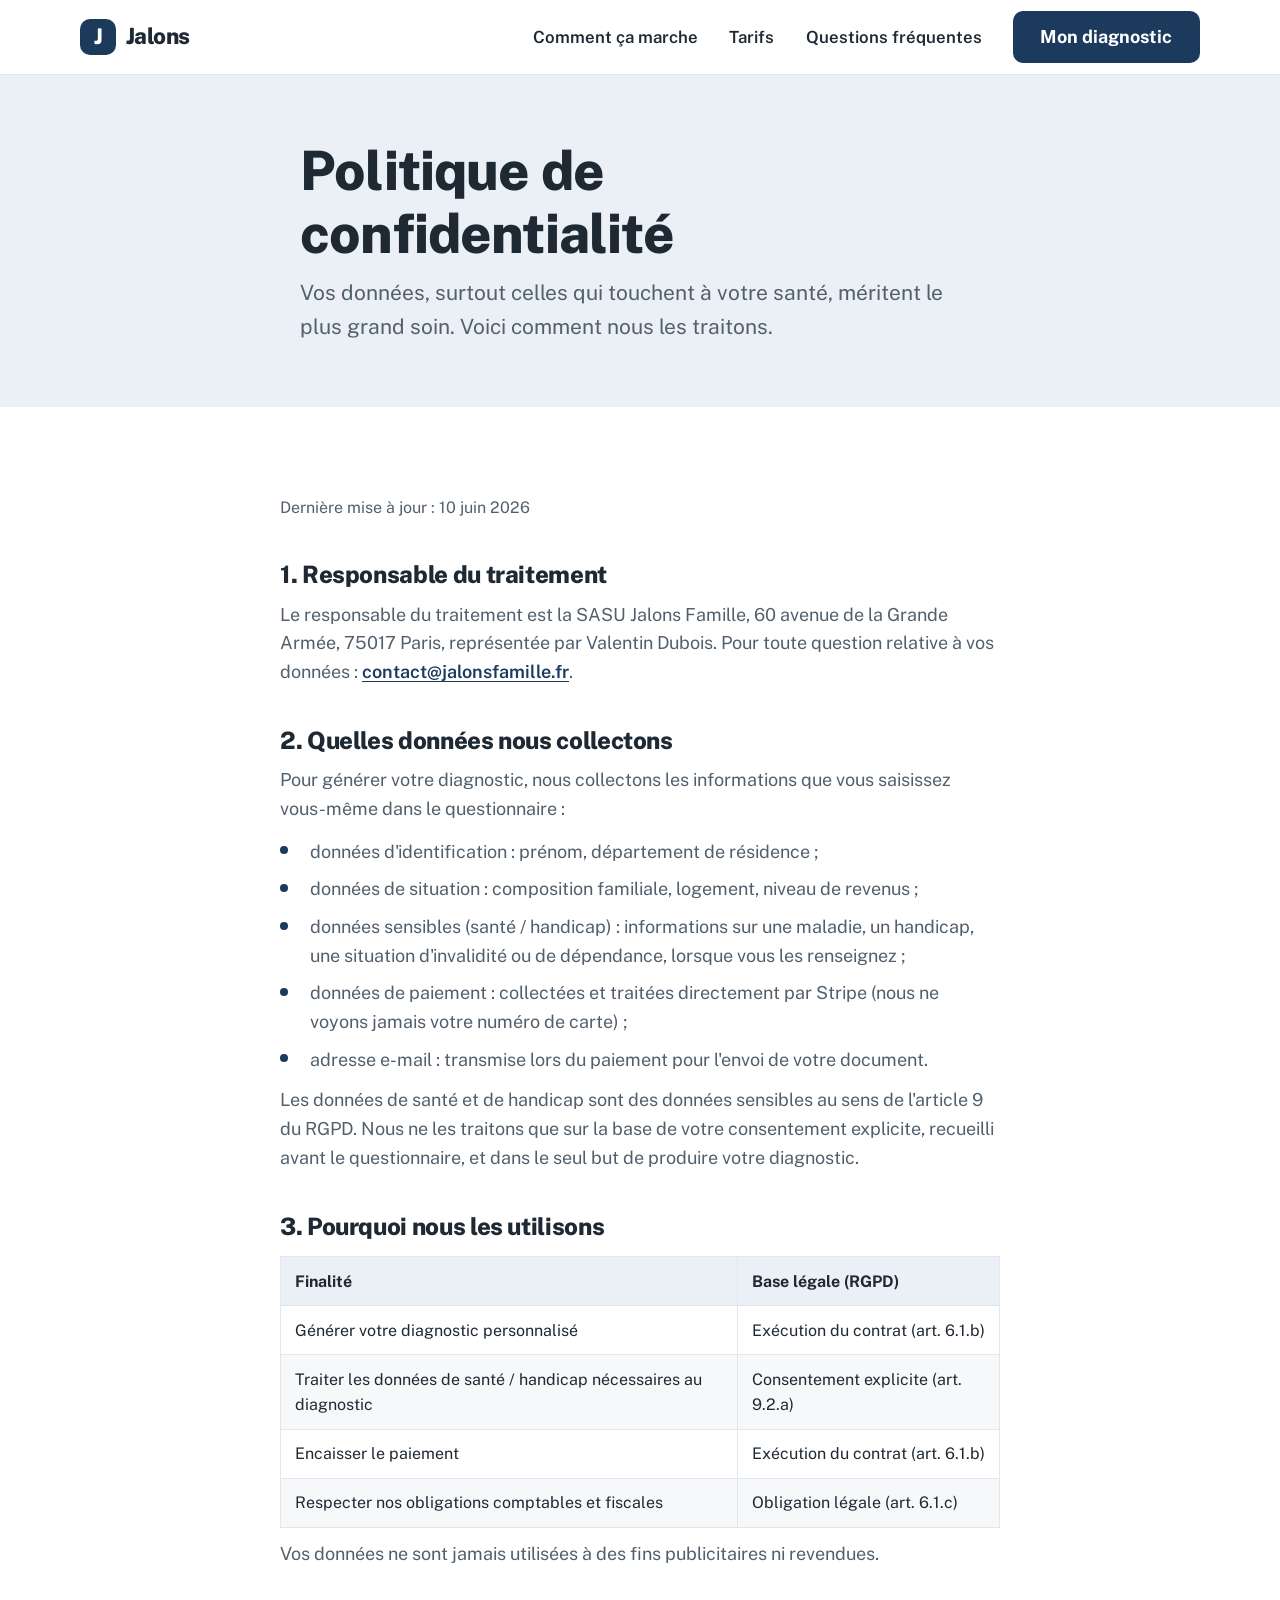
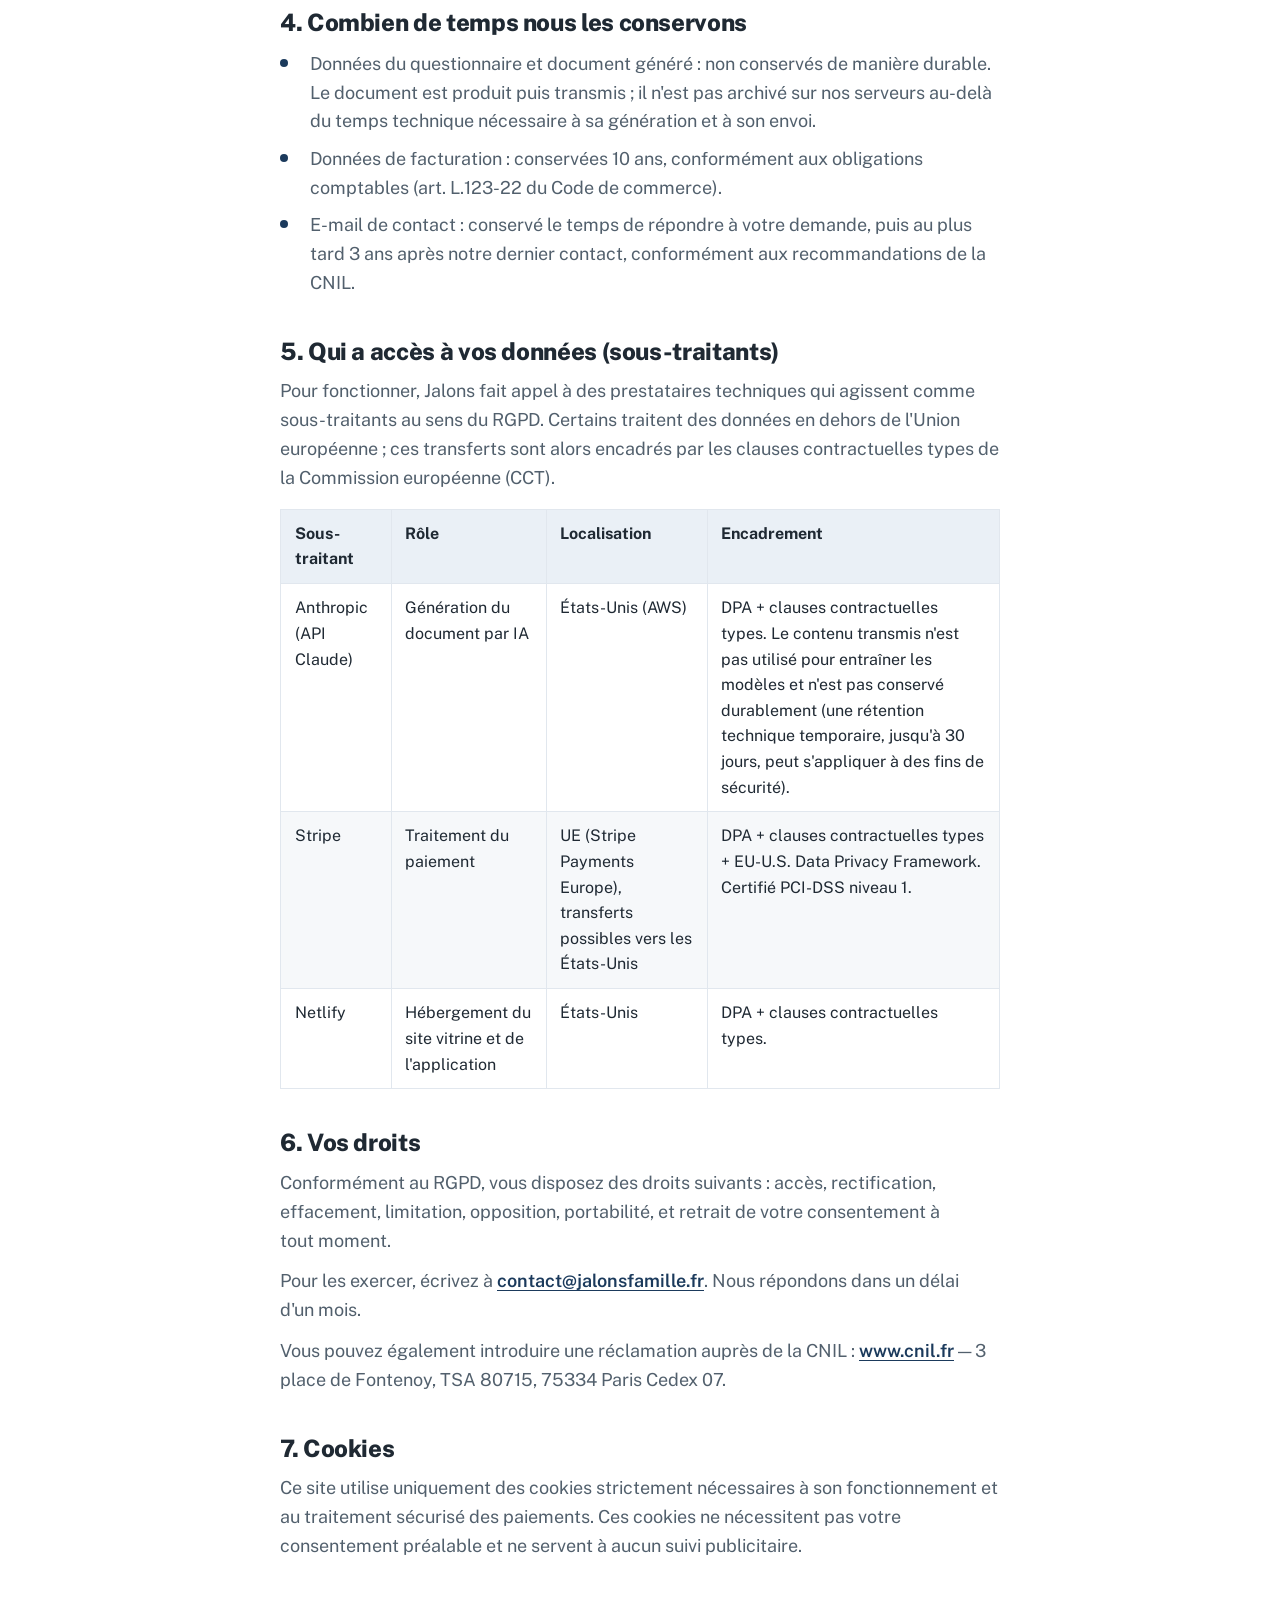
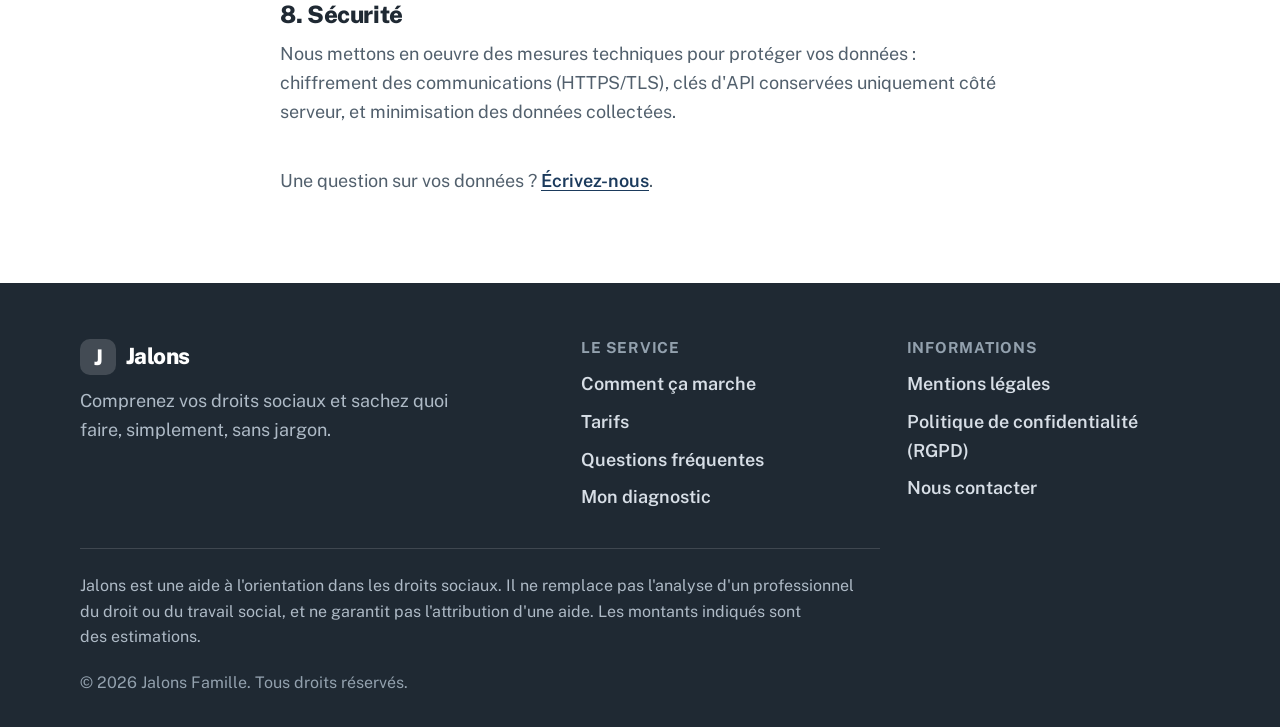
==== commit 4aae4198: "Corrige l'hébergeur dans les pages légales (Netlify, plus OVH) Co-Authored-By: Claude Opus 4.8 (1M c" ====
--- a/confidentialite.html
+++ b/confidentialite.html
@@ -132,15 +132,9 @@
                 </tr>
                 <tr>
                   <td>Netlify</td>
-                  <td>Hébergement de l'application</td>
+                  <td>Hébergement du site vitrine et de l'application</td>
                   <td>États-Unis</td>
                   <td>DPA + clauses contractuelles types.</td>
-                </tr>
-                <tr>
-                  <td>OVH</td>
-                  <td>Hébergement du site vitrine</td>
-                  <td>France / UE</td>
-                  <td>Sous-traitant établi dans l'UE.</td>
                 </tr>
               </tbody>
             </table>
